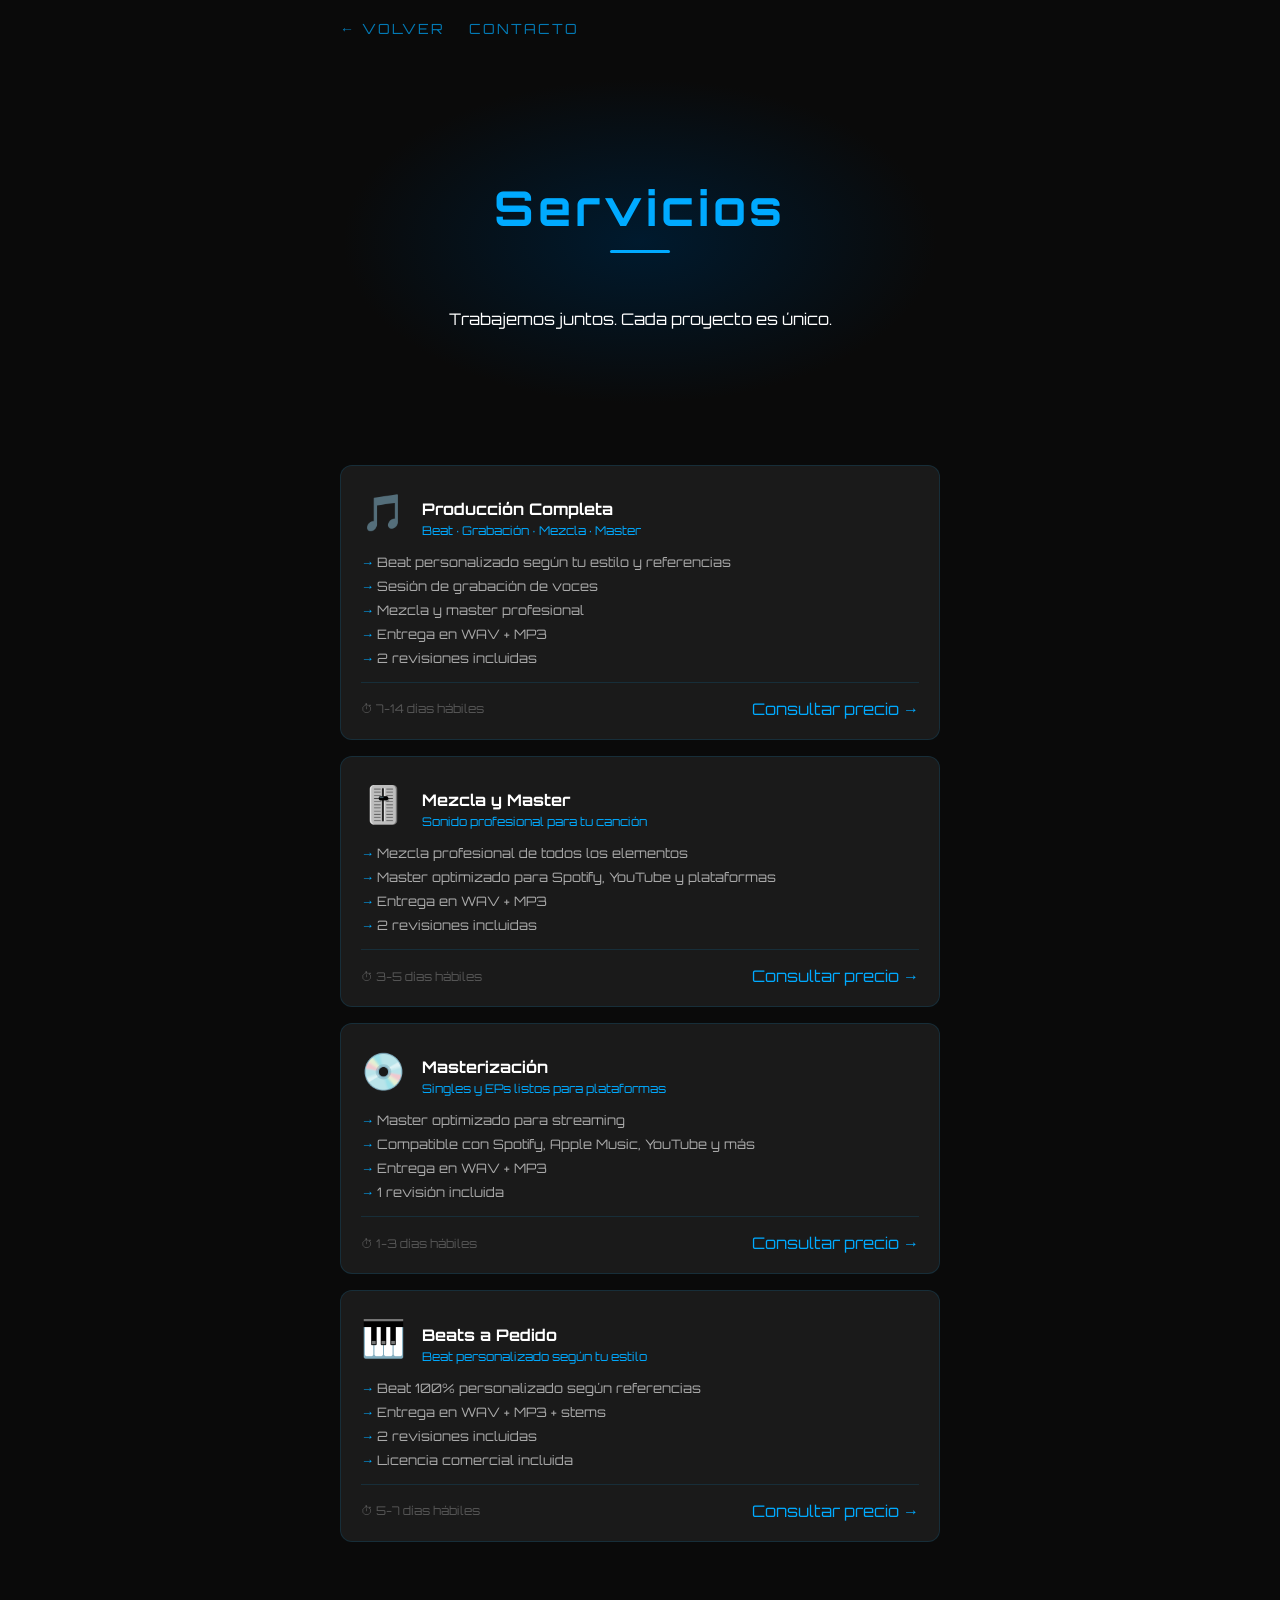
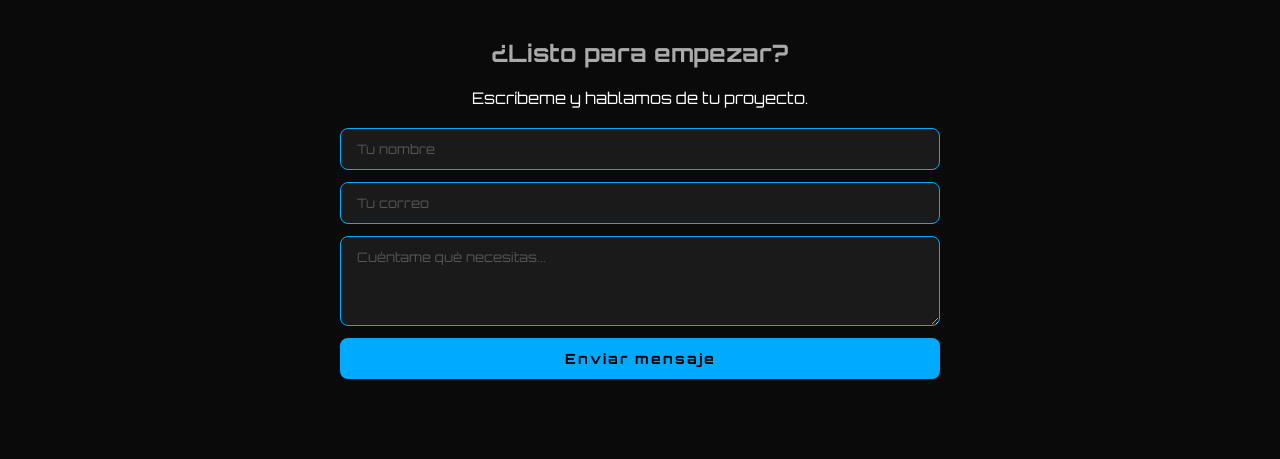
==== servicios.html @ df70691e "pagina de servicios" ====
<!DOCTYPE html>
<html lang="es">
<head>
  <meta charset="UTF-8">
  <meta name="viewport" content="width=device-width, initial-scale=1.0">
  <title>Servicios | Vixowow</title>
  <link rel="stylesheet" href="style.css">
  <link href="https://fonts.googleapis.com/css2?family=Orbitron:wght@400;700&display=swap" rel="stylesheet">
</head>
<body>

  <nav>
    <a href="index.html">← Volver</a>
    <a href="index.html#contacto">Contacto</a>
  </nav>

  <section id="inicio">
    <h1>Servicios</h1>
    <p>Trabajemos juntos. Cada proyecto es único.</p>
  </section>

  <section id="servicios-detalle">

    <div class="servicio-detalle-card">
      <div class="servicio-detalle-header">
        <span class="servicio-icon-lg">🎵</span>
        <div>
          <h2>Producción Completa</h2>
          <p class="servicio-tag">Beat · Grabación · Mezcla · Master</p>
        </div>
      </div>
      <ul class="servicio-lista">
        <li>Beat personalizado según tu estilo y referencias</li>
        <li>Sesión de grabación de voces</li>
        <li>Mezcla y master profesional</li>
        <li>Entrega en WAV + MP3</li>
        <li>2 revisiones incluidas</li>
      </ul>
      <div class="servicio-footer">
        <span class="servicio-tiempo">⏱ 7-14 días hábiles</span>
        <a href="index.html#contacto" class="servicio-btn">Consultar precio →</a>
      </div>
    </div>

    <div class="servicio-detalle-card">
      <div class="servicio-detalle-header">
        <span class="servicio-icon-lg">🎚️</span>
        <div>
          <h2>Mezcla y Master</h2>
          <p class="servicio-tag">Sonido profesional para tu canción</p>
        </div>
      </div>
      <ul class="servicio-lista">
        <li>Mezcla profesional de todos los elementos</li>
        <li>Master optimizado para Spotify, YouTube y plataformas</li>
        <li>Entrega en WAV + MP3</li>
        <li>2 revisiones incluidas</li>
      </ul>
      <div class="servicio-footer">
        <span class="servicio-tiempo">⏱ 3-5 días hábiles</span>
        <a href="index.html#contacto" class="servicio-btn">Consultar precio →</a>
      </div>
    </div>

    <div class="servicio-detalle-card">
      <div class="servicio-detalle-header">
        <span class="servicio-icon-lg">💿</span>
        <div>
          <h2>Masterización</h2>
          <p class="servicio-tag">Singles y EPs listos para plataformas</p>
        </div>
      </div>
      <ul class="servicio-lista">
        <li>Master optimizado para streaming</li>
        <li>Compatible con Spotify, Apple Music, YouTube y más</li>
        <li>Entrega en WAV + MP3</li>
        <li>1 revisión incluida</li>
      </ul>
      <div class="servicio-footer">
        <span class="servicio-tiempo">⏱ 1-3 días hábiles</span>
        <a href="index.html#contacto" class="servicio-btn">Consultar precio →</a>
      </div>
    </div>

    <div class="servicio-detalle-card">
      <div class="servicio-detalle-header">
        <span class="servicio-icon-lg">🎹</span>
        <div>
          <h2>Beats a Pedido</h2>
          <p class="servicio-tag">Beat personalizado según tu estilo</p>
        </div>
      </div>
      <ul class="servicio-lista">
        <li>Beat 100% personalizado según referencias</li>
        <li>Entrega en WAV + MP3 + stems</li>
        <li>2 revisiones incluidas</li>
        <li>Licencia comercial incluida</li>
      </ul>
      <div class="servicio-footer">
        <span class="servicio-tiempo">⏱ 5-7 días hábiles</span>
        <a href="index.html#contacto" class="servicio-btn">Consultar precio →</a>
      </div>
    </div>

  </section>

  <section id="contacto">
    <h2>¿Listo para empezar?</h2>
    <p>Escríbeme y hablamos de tu proyecto.</p>
    <form action="https://formspree.io/f/mjgaedyl" method="POST">
      <input type="text" name="nombre" placeholder="Tu nombre" required>
      <input type="email" name="email" placeholder="Tu correo" required>
      <textarea name="mensaje" placeholder="Cuéntame qué necesitas..." rows="4" required></textarea>
      <button type="submit">Enviar mensaje</button>
    </form>
  </section>

</body>
</html>
---- style.css ----
* {
  box-sizing: border-box;
}

body {
  background-color: #0a0a0a;
  color: #ffffff;
  font-family: 'Orbitron', sans-serif;
  margin: 0;
  padding: 20px;
  display: flex;
  flex-direction: column;
  align-items: center;
}

nav {
  width: 100%;
  max-width: 600px;
  display: flex;
  gap: 24px;
  margin-bottom: 40px;
}

nav a {
  font-size: 14px;
  letter-spacing: 2px;
  text-transform: uppercase;
  opacity: 0.7;
}

nav a:hover {
  opacity: 1;
  color: #00aaff;
}

section {
  width: 100%;
  max-width: 600px;
  margin-bottom: 60px;
}

#inicio {
  display: flex;
  flex-direction: column;
  align-items: center;
  text-align: center;
  padding: 60px 20px;
  background: radial-gradient(ellipse at center, #001a2e 0%, #0a0a0a 70%);
  border-radius: 16px;
  margin-bottom: 60px;
}

#beats {
  display: flex;
  flex-direction: column;
  align-items: center;
  text-align: center;
}

#sobre-mi {
  text-align: center;
}

#contacto {
  text-align: center;
}

h1 {
  font-size: 48px;
  letter-spacing: 4px;
  color: #00aaff;
}

h2 {
  color: #aaaaaa;
}

a {
  color: #00aaff;
  text-decoration: none;
}

a:hover {
  color: #ffffff;
}

#inicio img {
  border-radius: 50%;
  border: 3px solid #00aaff;
  margin-bottom: 16px;
  width: 200px;
  height: 200px;
  object-fit: cover;
}

.trabajo-cover {
  width: 80px;
  height: 80px;
  max-width: 80px;
  border-radius: 8px;
  object-fit: cover;
  flex-shrink: 0;
}

ul {
  list-style: none;
  padding: 0;
  display: flex;
  gap: 16px;
}

li {
  background-color: #1a1a1a;
  padding: 8px 16px;
  border-radius: 20px;
  font-size: 14px;
  border: 1px solid #00aaff;
}

form {
  display: flex;
  flex-direction: column;
  gap: 12px;
  width: 100%;
  margin-top: 20px;
}

input, textarea {
  background-color: #1a1a1a;
  border: 1px solid #00aaff;
  color: #ffffff;
  padding: 12px 16px;
  border-radius: 8px;
  font-family: 'Orbitron', sans-serif;
  font-size: 13px;
  outline: none;
}

input::placeholder, textarea::placeholder {
  color: #555555;
}

button {
  background-color: #00aaff;
  color: #000000;
  border: none;
  padding: 12px;
  border-radius: 8px;
  font-family: 'Orbitron', sans-serif;
  font-size: 14px;
  font-weight: 700;
  cursor: pointer;
  letter-spacing: 2px;
}

button:hover {
  background-color: #ffffff;
}

h1::after {
  content: '';
  display: block;
  width: 60px;
  height: 3px;
  background-color: #00aaff;
  margin: 12px auto 0;
  border-radius: 2px;
}
#catalogo {
  width: 100%;
  max-width: 600px;
  margin-bottom: 60px;
}

#catalogo p {
  color: #aaaaaa;
  margin-bottom: 20px;
  font-size: 13px;
}

.beat-card {
  background-color: #1a1a1a;
  border: 1px solid #00aaff22;
  border-radius: 12px;
  padding: 16px;
  margin-bottom: 12px;
  display: flex;
  flex-direction: column;
  gap: 10px;
}

.beat-card:hover {
  border-color: #00aaff;
}

.beat-info {
  display: flex;
  justify-content: space-between;
  align-items: center;
}

.beat-nombre {
  font-size: 14px;
  font-weight: 700;
  color: #ffffff;
  letter-spacing: 1px;
}

.beat-detalle {
  font-size: 12px;
  color: #00aaff;
}

audio {
  width: 100%;
  accent-color: #00aaff;
}
#trabajos {
  width: 100%;
  max-width: 600px;
  margin-bottom: 60px;
}

.trabajo-categoria {
  margin-bottom: 40px;
}

.trabajo-categoria h3 {
  font-size: 14px;
  letter-spacing: 3px;
  text-transform: uppercase;
  color: #00aaff;
  margin-bottom: 6px;
}

.categoria-desc {
  font-size: 12px;
  color: #555555;
  margin-bottom: 16px;
}

.trabajo-card {
  background-color: #1a1a1a;
  border: 1px solid #00aaff22;
  border-radius: 12px;
  padding: 14px 16px;
  margin-bottom: 8px;
  display: flex;
  justify-content: space-between;
  align-items: center;
  gap: 12px;
}

.trabajo-card:hover {
  border-color: #00aaff;
}

.trabajo-nombre {
  font-size: 13px;
  color: #ffffff;
  line-height: 1.4;
}

.trabajo-detalle {
  display: block;
  font-size: 11px;
  color: #555555;
  margin-top: 4px;
}

.trabajo-link {
  font-size: 12px;
  color: #00aaff;
  text-decoration: none;
  white-space: nowrap;
  flex-shrink: 0;
}

.trabajo-link:hover {
  color: #ffffff;
}
.trabajo-cover {
  width: 80px;
  height: 80px;
  max-width: 80px;
  border-radius: 8px;
  object-fit: cover;
  flex-shrink: 0;
}
@media (max-width: 600px) {
  body {
    padding: 16px;
  }

  h1 {
    font-size: 32px;
  }

  nav {
    flex-wrap: wrap;
    gap: 12px;
    justify-content: center;
  }

  .trabajo-card {
    flex-direction: column;
    align-items: flex-start;
  }

  .beat-card {
    flex-direction: column;
  }

  ul {
    flex-wrap: wrap;
  }
}
#servicios-detalle {
  width: 100%;
  max-width: 600px;
  margin-bottom: 60px;
}

.servicio-detalle-card {
  background-color: #1a1a1a;
  border: 1px solid #00aaff22;
  border-radius: 12px;
  padding: 20px;
  margin-bottom: 16px;
  transition: border-color 0.2s;
}

.servicio-detalle-card:hover {
  border-color: #00aaff;
}

.servicio-detalle-header {
  display: flex;
  align-items: center;
  gap: 16px;
  margin-bottom: 16px;
}

.servicio-icon-lg {
  font-size: 36px;
  flex-shrink: 0;
}

.servicio-detalle-header h2 {
  font-size: 16px;
  color: #ffffff;
  margin-bottom: 4px;
}

.servicio-tag {
  font-size: 12px;
  color: #00aaff;
  margin: 0;
}

.servicio-lista {
  list-style: none;
  padding: 0;
  margin-bottom: 16px;
  display: flex;
  flex-direction: column;
  gap: 8px;
}

.servicio-lista li {
  font-size: 13px;
  color: #aaaaaa;
  padding: 0;
  background: none;
  border: none;
  border-radius: 0;
  padding-left: 16px;
  position: relative;
}

.servicio-lista li::before {
  content: '→';
  position: absolute;
  left: 0;
  color: #00aaff;
}

.servicio-footer {
  display: flex;
  justify-content: space-between;
  align-items: center;
  border-top: 1px solid #00aaff22;
  padding-top: 16px;
}

.servicio-tiempo {
  font-size: 12px;
  color: #555555;
}
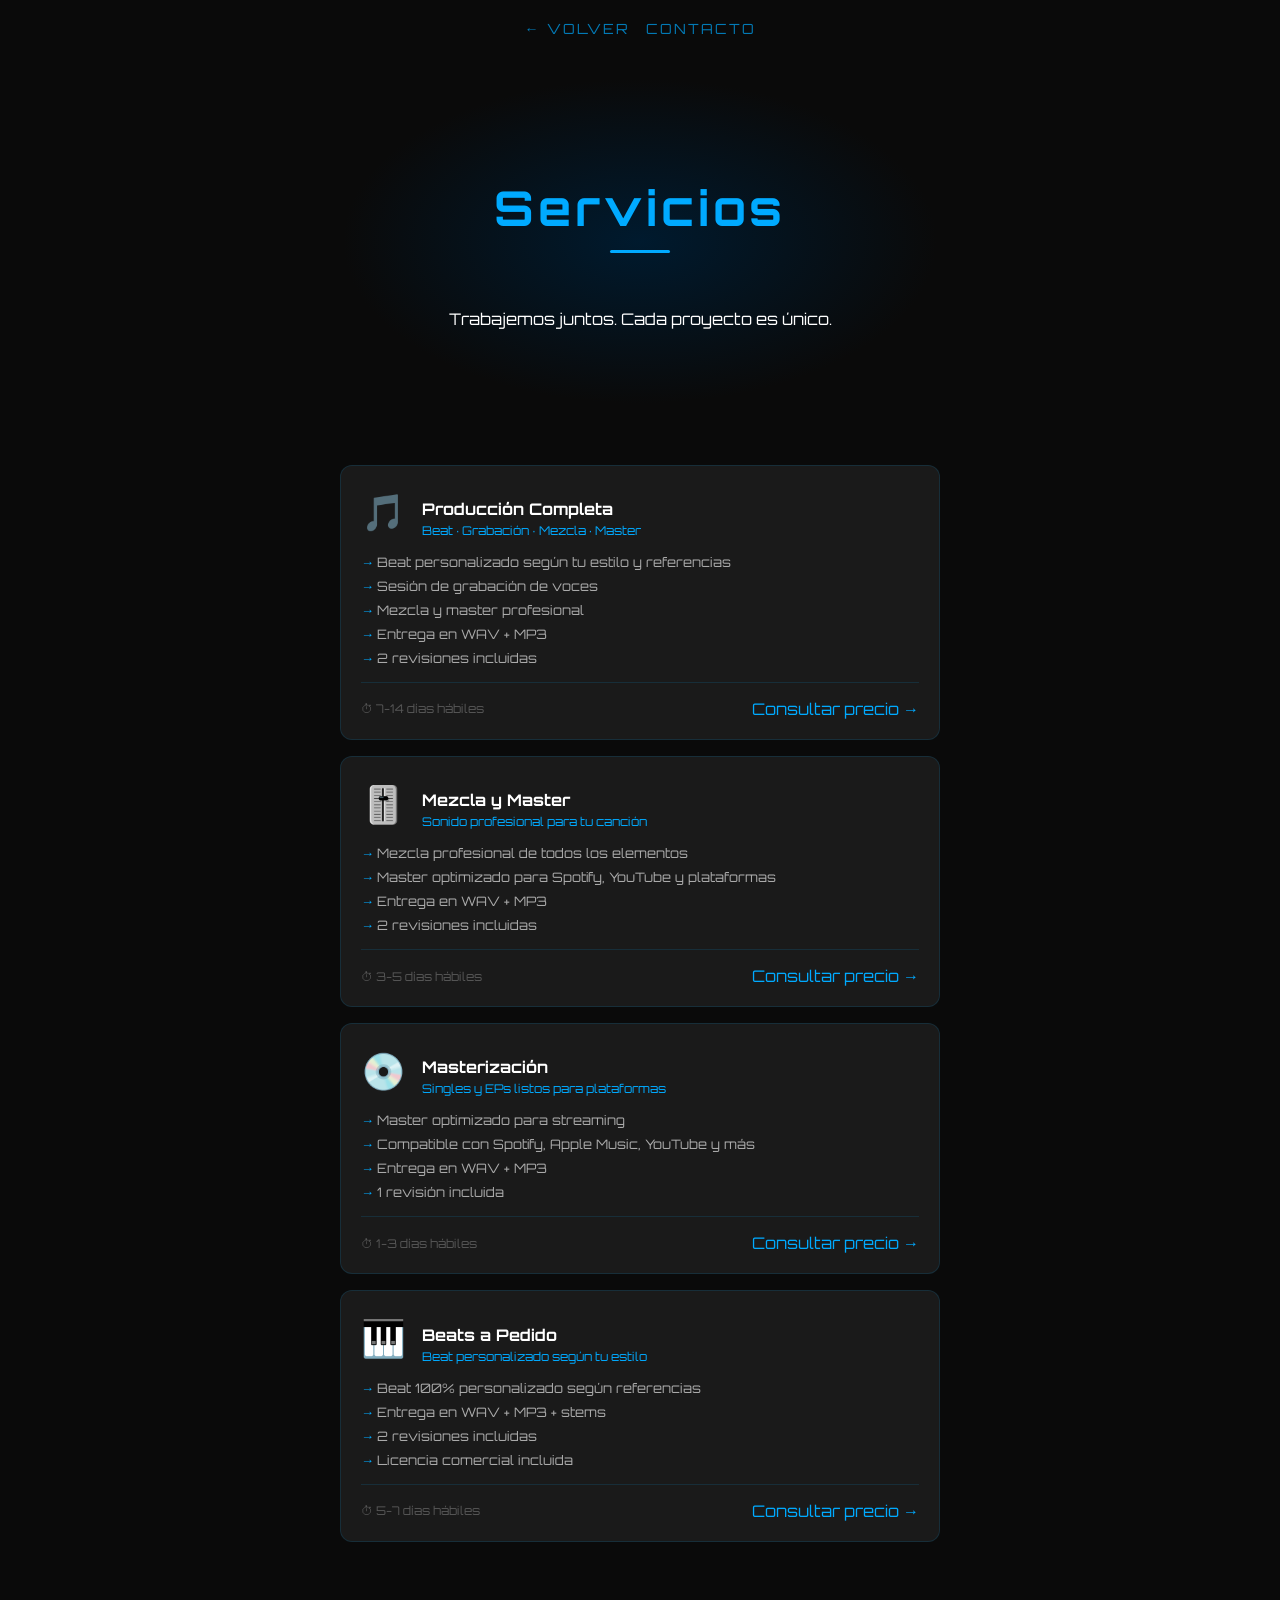
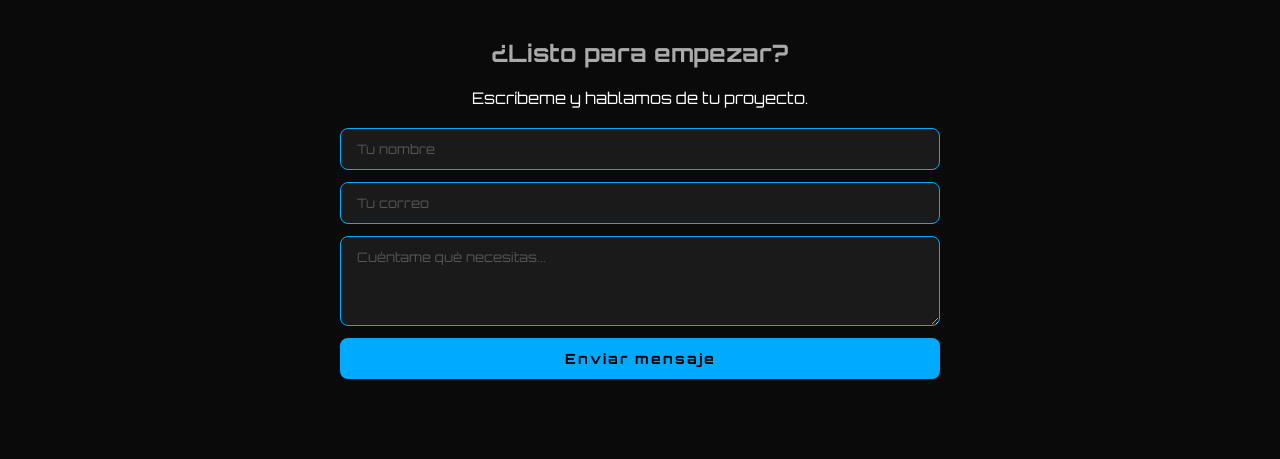
==== commit 776ae14a: "SEO meta tags" ====
--- a/servicios.html
+++ b/servicios.html
@@ -6,6 +6,7 @@
   <title>Servicios | Vixowow</title>
   <link rel="stylesheet" href="style.css">
   <link href="https://fonts.googleapis.com/css2?family=Orbitron:wght@400;700&display=swap" rel="stylesheet">
+<meta name="description" content="Servicios de producción musical, mezcla, master y beats a pedido. Productor chileno Vixowow con más de 7 años de experiencia.">
 </head>
 <body>
 
--- a/style.css
+++ b/style.css
@@ -17,10 +17,11 @@
   width: 100%;
   max-width: 600px;
   display: flex;
-  gap: 24px;
+  flex-wrap: wrap;
+  justify-content: center;
+  gap: 16px;
   margin-bottom: 40px;
 }
-
 nav a {
   font-size: 14px;
   letter-spacing: 2px;
@@ -396,4 +397,122 @@
 .servicio-tiempo {
   font-size: 12px;
   color: #555555;
+}
+#licencias {
+  width: 100%;
+  max-width: 600px;
+  margin-bottom: 60px;
+}
+
+.licencia-cards {
+  display: flex;
+  gap: 12px;
+  margin-top: 16px;
+}
+
+.licencia-card {
+  flex: 1;
+  background-color: #1a1a1a;
+  border: 1px solid #00aaff22;
+  border-radius: 12px;
+  padding: 16px;
+  display: flex;
+  flex-direction: column;
+  gap: 8px;
+  transition: border-color 0.2s;
+}
+
+.licencia-card:hover {
+  border-color: #00aaff;
+}
+
+.licencia-destacada {
+  border-color: #00aaff;
+  position: relative;
+}
+
+.licencia-tag {
+  font-size: 11px;
+  background-color: #00aaff;
+  color: #000000;
+  padding: 3px 10px;
+  border-radius: 99px;
+  text-align: center;
+  font-weight: 700;
+  letter-spacing: 1px;
+}
+
+.licencia-nombre {
+  font-size: 15px;
+  font-weight: 700;
+  color: #ffffff;
+  letter-spacing: 2px;
+}
+
+.licencia-precio {
+  font-size: 16px;
+  color: #00aaff;
+  font-weight: 700;
+}
+
+.licencia-lista {
+  flex: 1;
+  list-style: none;
+  padding: 0;
+  display: flex;
+  flex-direction: column;
+  gap: 6px;
+  margin: 4px 0;
+}
+
+.licencia-lista li {
+  font-size: 12px;
+  color: #aaaaaa;
+  padding-left: 14px;
+  position: relative;
+  background: none;
+  border: none;
+  border-radius: 0;
+}
+
+.licencia-lista li::before {
+  content: '✓';
+  position: absolute;
+  left: 0;
+  color: #00aaff;
+}
+
+@media (max-width: 600px) {
+  .licencia-cards {
+    flex-direction: column;
+  }
+}
+.filtros {
+  display: flex;
+  gap: 8px;
+  flex-wrap: wrap;
+  margin-bottom: 20px;
+}
+
+.filtro-btn {
+  font-size: 12px;
+  padding: 6px 14px;
+  border-radius: 99px;
+  border: 1px solid #00aaff44;
+  background: none;
+  color: #aaaaaa;
+  cursor: pointer;
+  font-family: 'Orbitron', sans-serif;
+  transition: all 0.2s;
+}
+
+.filtro-btn:hover {
+  border-color: #00aaff;
+  color: #ffffff;
+}
+
+.filtro-btn.active {
+  background-color: #00aaff;
+  color: #000000;
+  border-color: #00aaff;
 }
